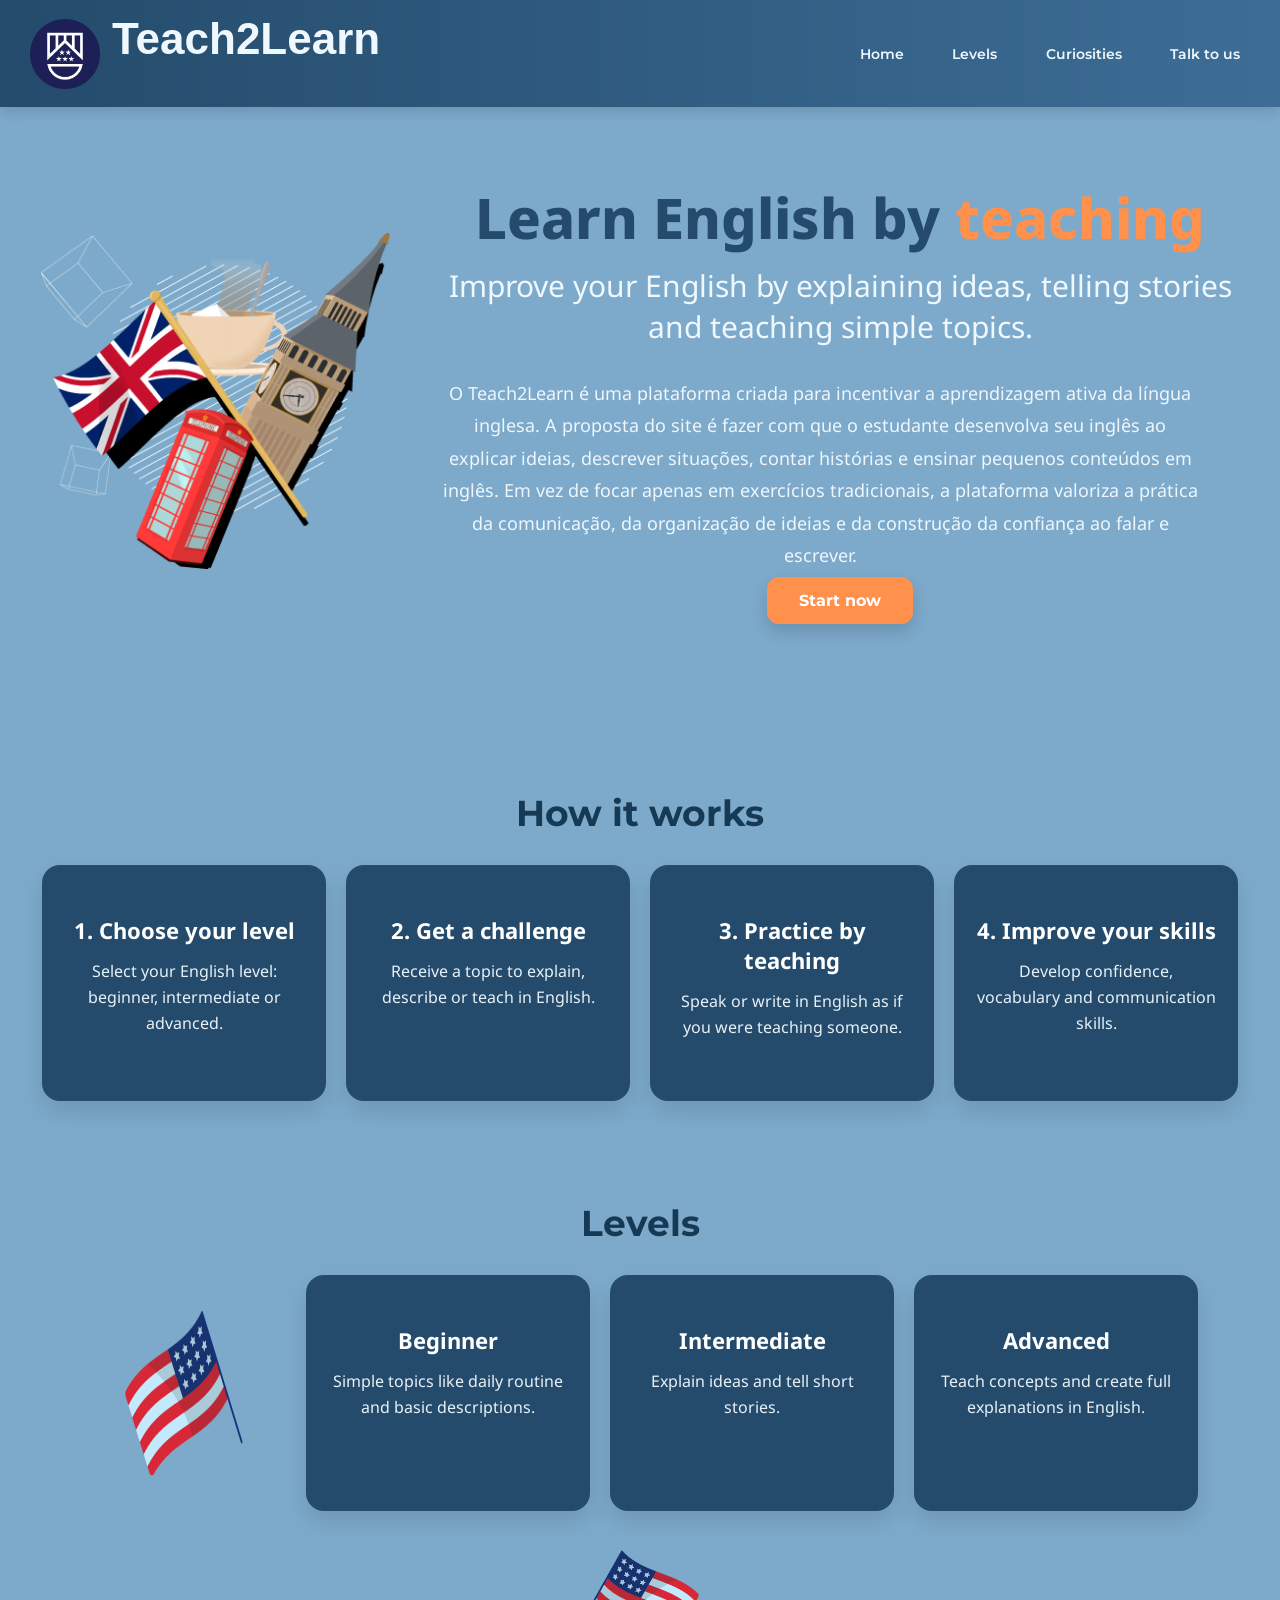
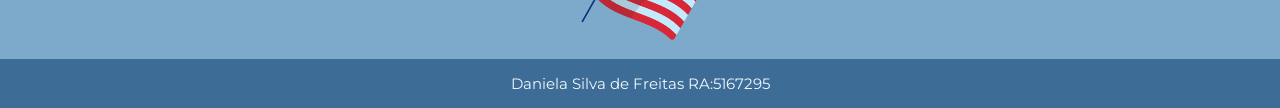
==== index.html @ f1d4145a "Alterei caminho das imagens no index." ====
<!DOCTYPE html>
<html lang="pt-BR">
<head>
    <meta charset="UTF-8">
    <meta name="viewport" content="width=device-width, initial-scale=1.0">
    <link rel="stylesheet" href="styles.css">
    <title>Teach2Learn</title>
    
</head>

<body>
    <header class="cabecalho">
        <div class="cabecalho__logotitulo">
            <img id="logouniube" src="logouniube.png" alt="Logo da Uniube">
            <h1>Teach2Learn</h1>
        </div>
        <nav class="cabecalho__navegacao">
            <ul class="cabecalho__menu">
                <li><a href="index.html">Home</a></li>
                <li><a href="levels.html">Levels</a></li>
                <li><a href="fotos.html">Curiosities</a></li>
                <li><a href="contato.html">Talk to us</a></li>
            </ul>
        </nav>
    </header>
    <main>
    <section class="corpodapagina">
       
            <img src="siteimagemingles.webp" alt="Imagem representativa do inglês">
        <div class="corpodapagina__texto">
        <h2 class="subtitulo">Learn English by <span class="destaque">teaching</span></h2>

        <p class="fraseefeito"> Improve your English by explaining ideas, telling stories and teaching simple topics.</p>
        <p class="apresentacao">O Teach2Learn é uma plataforma criada para incentivar a aprendizagem ativa da língua inglesa. A proposta do site é fazer com que o estudante desenvolva seu inglês ao explicar ideias, descrever situações, contar histórias e ensinar pequenos conteúdos em inglês. Em vez de focar apenas em exercícios tradicionais, a plataforma valoriza a prática da comunicação, da organização de ideias e da construção da confiança ao falar e escrever.</p>
        <a href="levels.html" class="botao">Start now</a>
    </div>
    </section>

    <section class="how">
        <h2>How it works</h2>

        <div class="passos">

            <div class="passo">
                <h3>1. Choose your level</h3>
                <p>Select your English level: beginner, intermediate or advanced.</p>
            </div>

            <div class="passo">
                <h3>2. Get a challenge</h3>
                <p>Receive a topic to explain, describe or teach in English.</p>
            </div>

            <div class="passo">
                <h3>3. Practice by teaching</h3>
                <p>Speak or write in English as if you were teaching someone.</p>
            </div>

            <div class="passo">
                <h3>4. Improve your skills</h3>
                <p>Develop confidence, vocabulary and communication skills.</p>
            </div>

        </div>
    </section>
    <section class="explicacaolevels">
        <h2>Levels</h2>

        <div class="niveis">
            
            <img src="bandeiraeuaesquerda.png" alt="Bandeira dos Eua">
            <div class="nivel">
                <h3>Beginner</h3>
                <p>Simple topics like daily routine and basic descriptions.</p>
            </div>

            <div class="nivel">
                <h3>Intermediate</h3>
                <p>Explain ideas and tell short stories.</p>
            </div>

            <div class="nivel">
                <h3>Advanced</h3>
                <p>Teach concepts and create full explanations in English.</p>
            </div>
            <img src="bandeiraeua.png"   alt="Bandeira dos Eua">
        </div>
    </section>
    
    </main>

    <footer class="rodape"> 
        <p> Daniela Silva de Freitas RA:5167295</p>
    </footer>
</body>
</html>
---- styles.css ----
@import url('https://fonts.googleapis.com/css2?family=Montserrat:ital,wght@0,100..900;1,100..900&family=Noto+Sans:ital,wght@0,100..900;1,100..900&family=Saira+Stencil:ital,wght@0,200;1,200&display=swap');



body{margin: 0;
    min-height: 100vh;
    background:#7DAACB;
    display: flex;
    flex-direction: column;}

a{text-decoration: none;
  color: aliceblue;}



.cabecalho {
    display: flex;
    flex-direction: row;
    align-items: center;
    justify-content: space-between;
    padding: 14px 30px;
    background: linear-gradient(to right, #244b6b, #3d6d96);
    margin-bottom: 0;
    box-shadow: 0 4px 14px rgba(0, 0, 0, 0.15);
}

#logouniube {
    width: 70px;
    height: auto;

}
.cabecalho__navegacao{
   font-family: "Montserrat", sans-serif;
    font-size: 15px;
    
}

.cabecalho__menu {
    display: flex;
    flex-direction: row;
    justify-content: space-between;
    width: 400px; 
    list-style: none; 
    margin: 0;
    padding: 0;
}

.cabecalho__menu li {
    margin: 0 10px;
}

.cabecalho__menu a {
    transition: 0.3s;
    font-weight: 600;
    font-size: 14px;
}

.cabecalho__menu a:hover {
     color: #ff914d;
}

.cabecalho__logotitulo {
    font-family: "Saira Stencil", sans-serif;
    font-weight: lighter;
    font-size: 22px;
    color: aliceblue;
    display: flex;
    flex-direction: row;
    align-items: center;
    gap: 12px;
    margin-left: 0;
}
.corpodapagina{
    display:flex;
    align-items: center;
    justify-content: center;
    font-family: "Noto Sans", sans-serif;
    color: aliceblue;
    gap: 50px;
    padding: 80px 40px;
    
   
}
.corpodapagina img {
    width: 350px;
    max-width: 100%;
    height: auto;
}
.corpodapagina__texto{
 max-width: 800px;
    text-align: center;
}


.subtitulo {
     color: #244b6b;
    font-size: 56px;
    font-weight: 800;
    max-width: 900px;
    line-height: 1.1;
    margin-bottom: 16px;
    

}
.destaque {
    color: #ff914d;
}

.fraseefeito{
    font-size:30px;
    margin-top: 0;
    text-align: center;
}
.apresentacao{
     font-size: 18px;
    max-width: 760px;
    color: #eef6fc;
    line-height: 1.8;
}
main{
     flex: 1;
     
 }
 .how {
    margin-top: 60px;
    text-align: center;
}

.passos {
    display: flex;
    justify-content: center;
    gap: 20px;
    flex-wrap: wrap;
}

.passo {
    background-color: #3d6d96;
    padding: 20px;
    border-radius: 10px;
    width: 200px;
}

.explicacaolevels {
    margin-top: 60px;
    text-align: center;
}

.niveis {
    display: flex;
    justify-content: center;
    gap: 20px;
    flex-wrap: wrap;
}

.nivel {
    background-color: #244b6b;
    padding: 20px;
    border-radius: 10px;
    width: 200px;
    font-family: "Noto Sans", sans-serif;
}
.niveis img{
    width: 10%;
    height: auto;
    margin-left:3%;
    margin-right: 3%;
}

.botao {
   margin-top: 30px;
    background-color: #ff914d;
    color: white;
    padding: 14px 32px;
    border-radius: 12px;
    font-family: "Montserrat", sans-serif;
    font-weight: 700;
    transition: 0.3s;
    box-shadow: 0 8px 18px rgba(0, 0, 0, 0.15);
}

.botao:hover {
    background-color: #1b3a52;
    transform: translateY(-2px);
}

.rodape{
    font-family: "Montserrat", sans-serif;
    text-align: center;
    background: #3d6d96;
    color: aliceblue;
    font-size: 15px;
    margin:0%;
    padding: 15px;
}
.rodape p {
    margin: 0;
}

h1, h2, p {
    margin-top: 0;
}

#paginaniveis{
    display: flex;
    flex-direction: column;
    gap: 8px;
    width: 400px;
    padding: 40px;
    
}

#paginaniveis p{
    font-size: 20px;
}

.passo, .nivel {
    background-color: #244b6b;
    padding: 28px 22px;
    border-radius: 18px;
    width: 240px;
    min-height: 180px;
    font-family: "Noto Sans", sans-serif;
    box-shadow: 0 10px 24px rgba(0, 0, 0, 0.12);
    transition: 0.3s;
}

.passo:hover, .nivel:hover {
    transform: translateY(-5px);
    border: 2px solid #ff914d;
}
.passo h3, .nivel h3 {
    font-size: 22px;
    margin-bottom: 14px;
    color: white;
}

.passo p, .nivel p {
    font-size: 16px;
    line-height: 1.6;
    color: #e8f1f8;
}

.how h2,
.explicacaolevels h2 {
    font-size: 36px;
    color: #163954;
    margin-bottom: 30px;
    font-family: "Montserrat", sans-serif;
}

.how,
.explicacaolevels {
    margin-top: 100px;
    text-align: center;
}


@media (max-width: 768px) {
    .cabecalho {
        flex-direction: column; 
        height: auto;
        padding: 20px;
    }

    .cabecalho__menu {
        width: 100%; 
        margin-top: 20px;
        flex-wrap: wrap; 
        justify-content: center;
    }

    .corpodapagina {
        margin: 5% 5%; 
        align-items: flex-start;
    }

    .subtitulo {
        font-size: 35px; 
    }

    .fraseefeito {
        margin-left: 0; 
        font-size: 20px;
    }
}
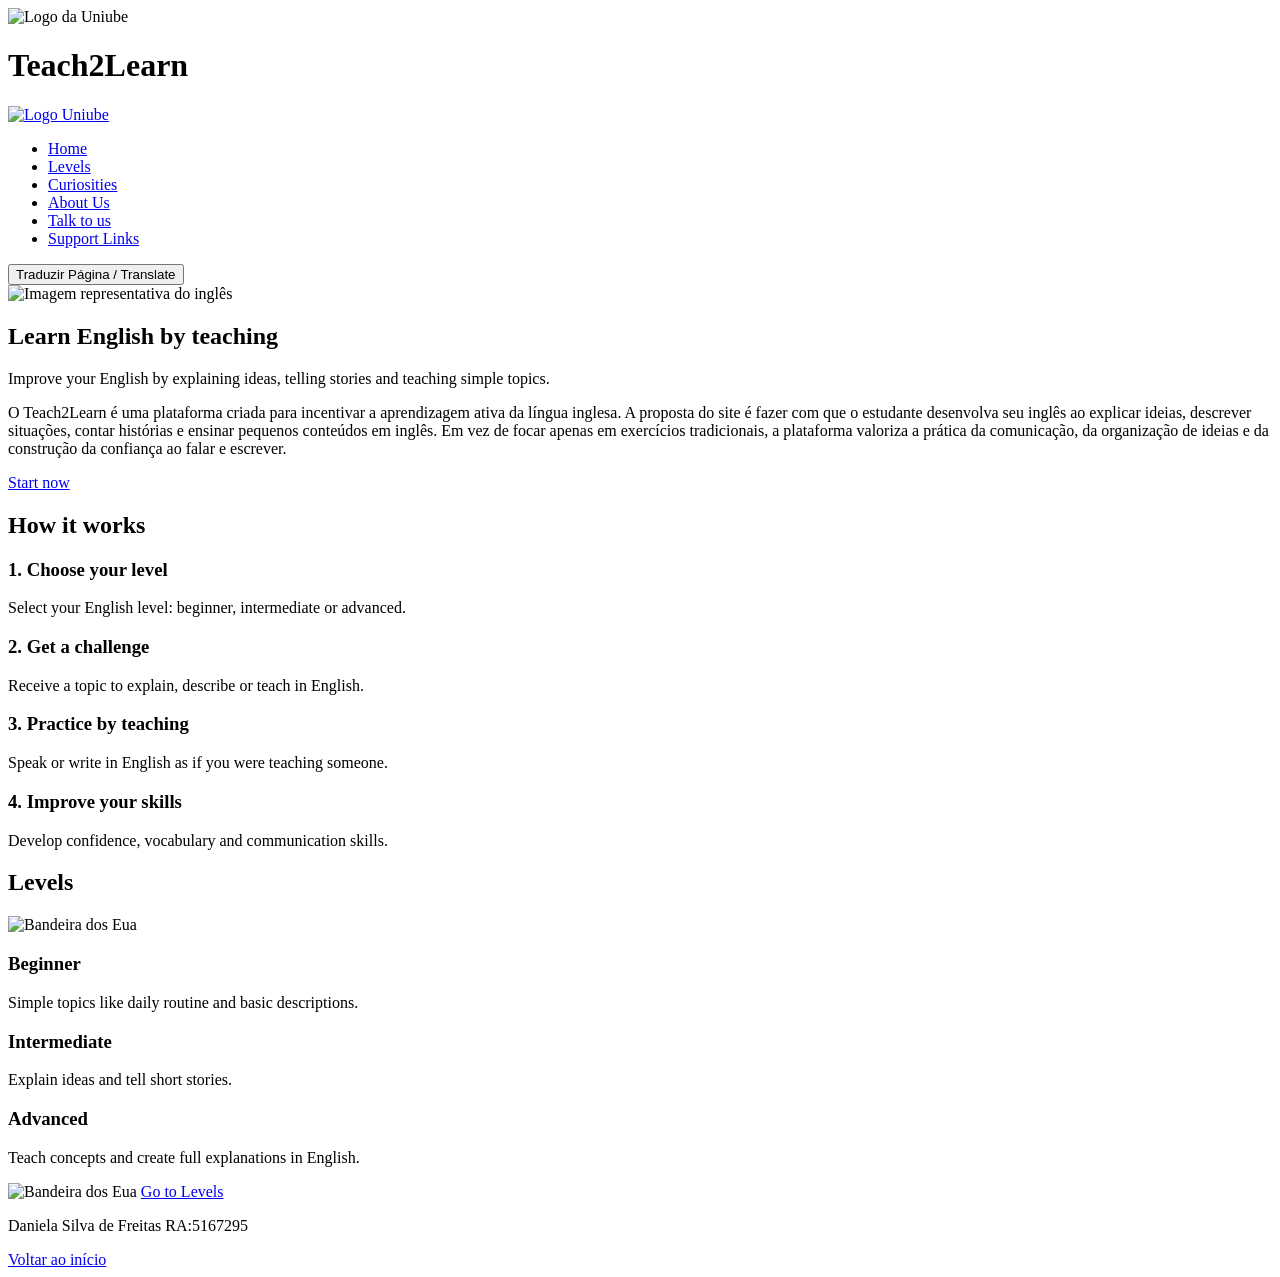
==== commit 4cfe8ce5: "Atualizei os arquivos Adicionei o js e o robots.txt" ====
--- a/index.html
+++ b/index.html
@@ -1,36 +1,56 @@
 <!DOCTYPE html>
 <html lang="pt-BR">
 <head>
+    <!-- Google Tag Manager -->
+<script>(function(w,d,s,l,i){w[l]=w[l]||[];w[l].push({'gtm.start':
+new Date().getTime(),event:'gtm.js'});var f=d.getElementsByTagName(s)[0],
+j=d.createElement(s),dl=l!='dataLayer'?'&l='+l:'';j.async=true;j.src=
+'https://www.googletagmanager.com/gtm.js?id='+i+dl;f.parentNode.insertBefore(j,f);
+})(window,document,'script','dataLayer','GTM-WSL5D84Z');</script>
+<!-- End Google Tag Manager -->
     <meta charset="UTF-8">
     <meta name="viewport" content="width=device-width, initial-scale=1.0">
-    <link rel="stylesheet" href="styles.css">
+    <link rel="stylesheet" href="/css/styles.css">
     <title>Teach2Learn</title>
-    
 </head>
 
-<body>
+<body id="topo">
+    <!-- Google Tag Manager (noscript) -->
+<noscript><iframe src="https://www.googletagmanager.com/ns.html?id=GTM-WSL5D84Z"
+height="0" width="0" style="display:none;visibility:hidden"></iframe></noscript>
+<!-- End Google Tag Manager (noscript) -->
     <header class="cabecalho">
         <div class="cabecalho__logotitulo">
-            <img id="logouniube" src="logouniube.png" alt="Logo da Uniube">
+            <img id="logosite" src="/imagens/logositet2l.png" alt="Logo da Uniube">
             <h1>Teach2Learn</h1>
         </div>
+        <a href="https://uniube.br" target="_blank">
+            <img src="/imagens/teste.png" class="logouniube" alt="Logo Uniube"></a>
         <nav class="cabecalho__navegacao">
             <ul class="cabecalho__menu">
                 <li><a href="index.html">Home</a></li>
                 <li><a href="levels.html">Levels</a></li>
                 <li><a href="fotos.html">Curiosities</a></li>
+                <li><a href="aboutus.html">About Us</a></li>
                 <li><a href="contato.html">Talk to us</a></li>
+                <li><a href="links.html"> Support Links</a></li>
             </ul>
         </nav>
     </header>
     <main>
+   
+     
+
     <section class="corpodapagina">
+        <div class="container-tradutor">
+    <button id="btnTraduzir" onclick="toggleTraducao()">Traduzir Página / Translate</button>
+</div>
        
-            <img src="siteimagemingles.webp" alt="Imagem representativa do inglês">
+            <img src="/imagens/siteimagemingles.webp" alt="Imagem representativa do inglês">
         <div class="corpodapagina__texto">
         <h2 class="subtitulo">Learn English by <span class="destaque">teaching</span></h2>
 
-        <p class="fraseefeito"> Improve your English by explaining ideas, telling stories and teaching simple topics.</p>
+        <p class="fraseefeito"><span class="traduzivel" data-pt="Melhore seu inglês explicando ideias, contando histórias e ensinando tópicos simples."> Improve your English by explaining ideas, telling stories and teaching simple topics.</span></p>
         <p class="apresentacao">O Teach2Learn é uma plataforma criada para incentivar a aprendizagem ativa da língua inglesa. A proposta do site é fazer com que o estudante desenvolva seu inglês ao explicar ideias, descrever situações, contar histórias e ensinar pequenos conteúdos em inglês. Em vez de focar apenas em exercícios tradicionais, a plataforma valoriza a prática da comunicação, da organização de ideias e da construção da confiança ao falar e escrever.</p>
         <a href="levels.html" class="botao">Start now</a>
     </div>
@@ -42,22 +62,22 @@
         <div class="passos">
 
             <div class="passo">
-                <h3>1. Choose your level</h3>
+                <h3><span class="traduzivel" data-pt="Escolha seu nível">1. Choose your level</span></h3>
                 <p>Select your English level: beginner, intermediate or advanced.</p>
             </div>
 
             <div class="passo">
-                <h3>2. Get a challenge</h3>
+                <h3><span class="traduzivel" data-pt="2.Receba um desafio">2. Get a challenge</span></h3>
                 <p>Receive a topic to explain, describe or teach in English.</p>
             </div>
 
             <div class="passo">
-                <h3>3. Practice by teaching</h3>
+                <h3><span class="traduzivel" data-pt="3. Pratique ensinando"> 3. Practice by teaching</span></h3>
                 <p>Speak or write in English as if you were teaching someone.</p>
             </div>
 
             <div class="passo">
-                <h3>4. Improve your skills</h3>
+                <h3><span class="traduzivel" data-pt="Melhore suas habilidades"> 4. Improve your skills</span></h3>
                 <p>Develop confidence, vocabulary and communication skills.</p>
             </div>
 
@@ -68,22 +88,41 @@
 
         <div class="niveis">
             
-            <img src="bandeiraeuaesquerda.png" alt="Bandeira dos Eua">
+            <img src="/imagens/bandeiraeuaesquerda.png" alt="Bandeira dos Eua">
             <div class="nivel">
-                <h3>Beginner</h3>
-                <p>Simple topics like daily routine and basic descriptions.</p>
-            </div>
+    <h3>
+        <span class="traduzivel" data-pt="Iniciante">Beginner</span>
+    </h3>
+    <p>
+        <span class="traduzivel" data-pt="Tópicos simples como rotina diária e descrições básicas.">
+            Simple topics like daily routine and basic descriptions.
+        </span>
+    </p>
+</div>
 
-            <div class="nivel">
-                <h3>Intermediate</h3>
-                <p>Explain ideas and tell short stories.</p>
-            </div>
+<div class="nivel">
+    <h3>
+        <span class="traduzivel" data-pt="Intermediário">Intermediate</span>
+    </h3>
+    <p>
+        <span class="traduzivel" data-pt="Explicar ideias e contar pequenas histórias.">
+            Explain ideas and tell short stories.
+        </span>
+    </p>
+</div>
 
-            <div class="nivel">
-                <h3>Advanced</h3>
-                <p>Teach concepts and create full explanations in English.</p>
-            </div>
-            <img src="bandeiraeua.png"   alt="Bandeira dos Eua">
+<div class="nivel">
+    <h3>
+        <span class="traduzivel" data-pt="Avançado">Advanced</span>
+    </h3>
+    <p>
+        <span class="traduzivel" data-pt="Ensinar conceitos e criar explicações completas em inglês.">
+            Teach concepts and create full explanations in English.
+        </span>
+    </p>
+</div>
+            <img src="/imagens/bandeiraeua.png"   alt="Bandeira dos Eua">
+            <a href="levels.html" class="botao">Go to Levels</a>
         </div>
     </section>
     
@@ -91,6 +130,9 @@
 
     <footer class="rodape"> 
         <p> Daniela Silva de Freitas RA:5167295</p>
+        <a href="#topo" class="botao-topo" id="btntopo">Voltar ao início</a>
     </footer>
+    <script src="scripts.js"></script>
 </body>
-</html>
+<script src="scripts.js"></script>
+</html>
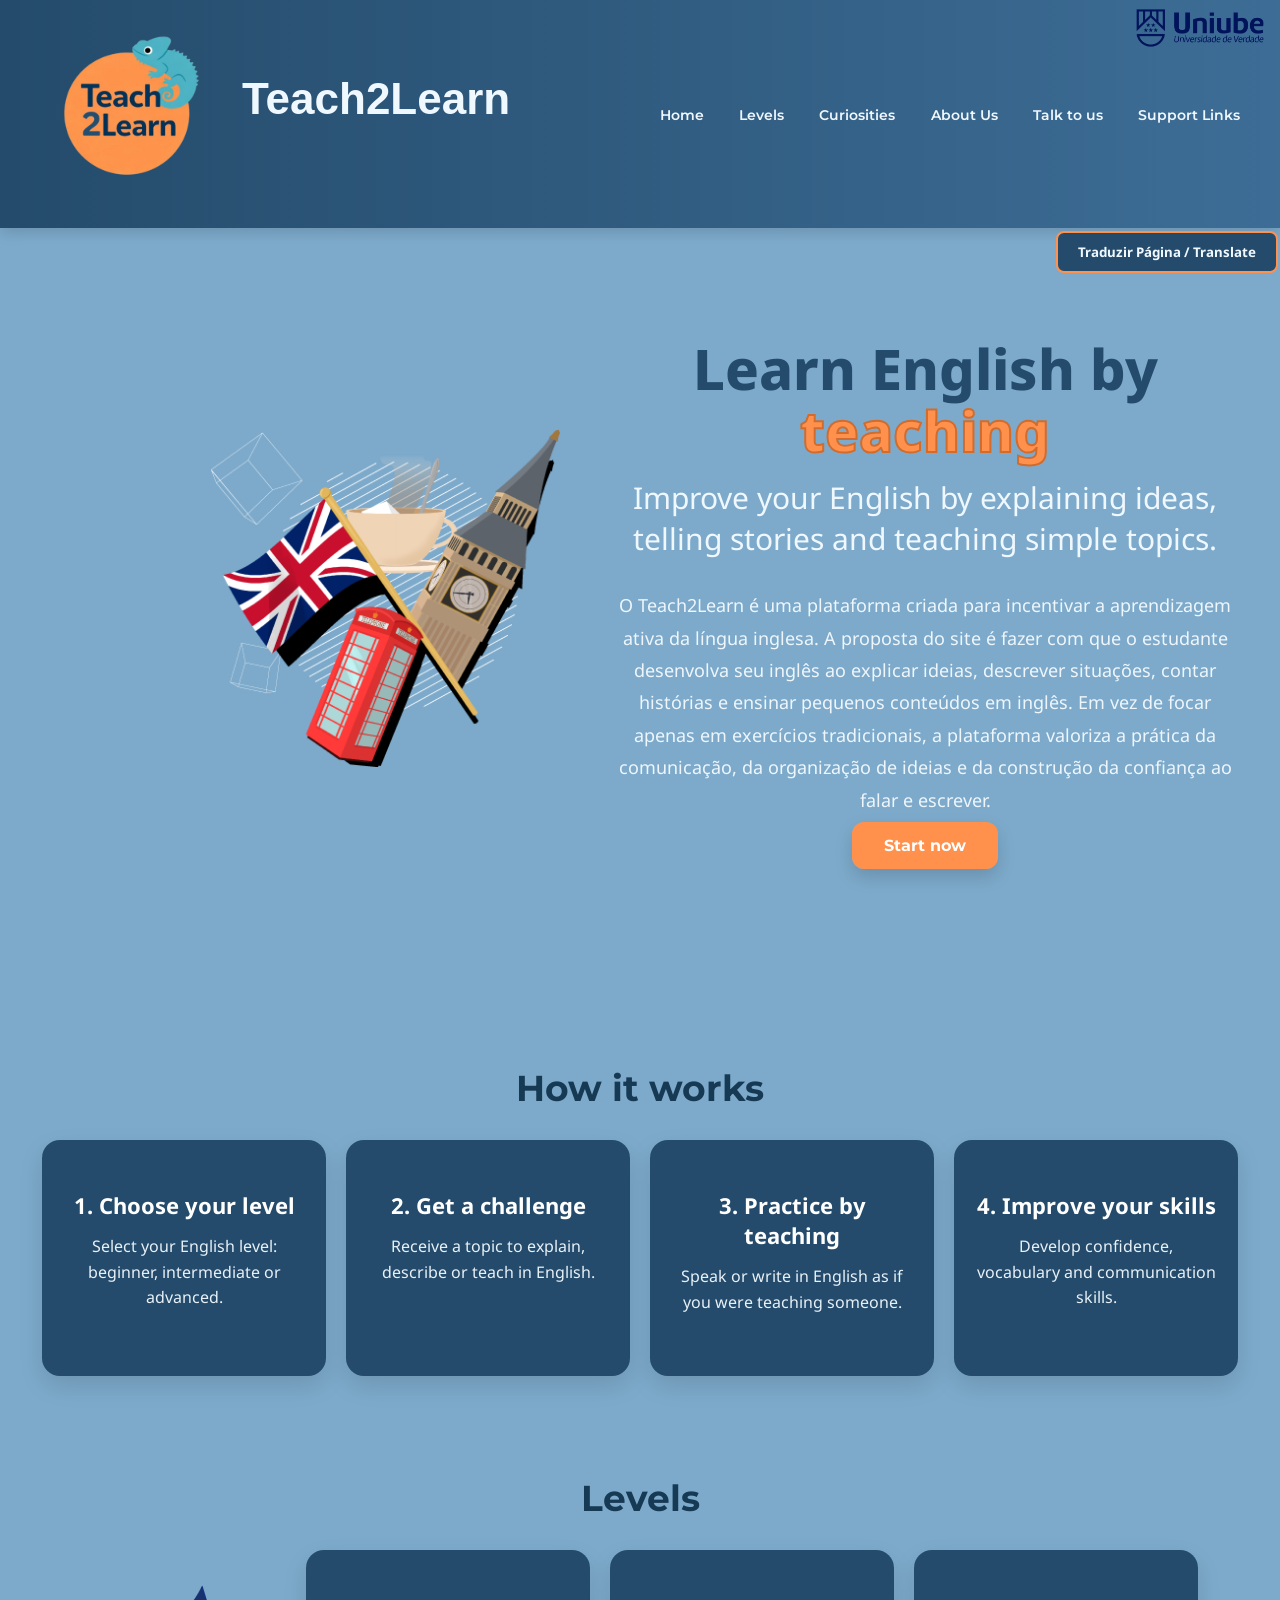
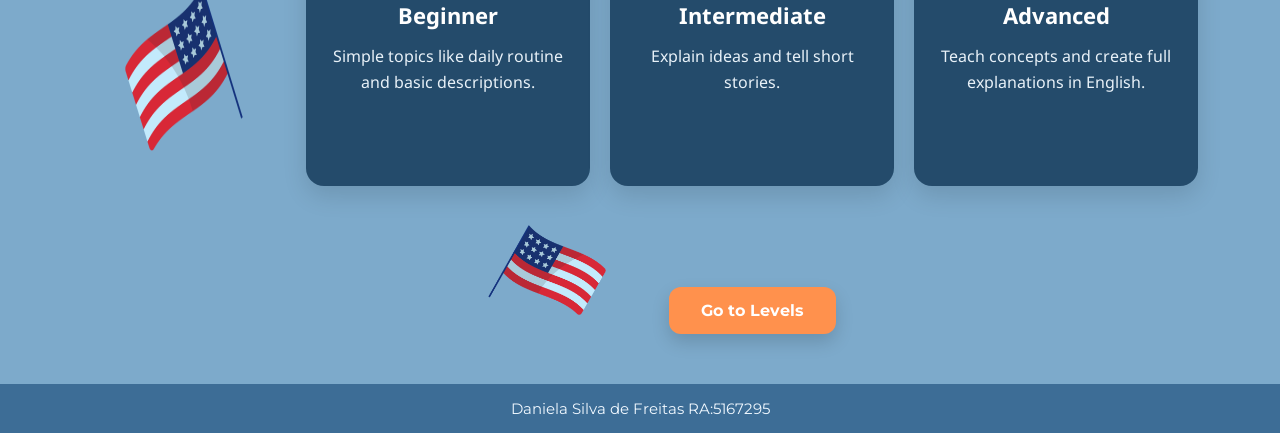
==== commit 8037afeb: "organizando pastas" ====
--- a/index.html
+++ b/index.html
@@ -1,138 +1,138 @@
-<!DOCTYPE html>
-<html lang="pt-BR">
-<head>
-    <!-- Google Tag Manager -->
-<script>(function(w,d,s,l,i){w[l]=w[l]||[];w[l].push({'gtm.start':
-new Date().getTime(),event:'gtm.js'});var f=d.getElementsByTagName(s)[0],
-j=d.createElement(s),dl=l!='dataLayer'?'&l='+l:'';j.async=true;j.src=
-'https://www.googletagmanager.com/gtm.js?id='+i+dl;f.parentNode.insertBefore(j,f);
-})(window,document,'script','dataLayer','GTM-WSL5D84Z');</script>
-<!-- End Google Tag Manager -->
-    <meta charset="UTF-8">
-    <meta name="viewport" content="width=device-width, initial-scale=1.0">
-    <link rel="stylesheet" href="/css/styles.css">
-    <title>Teach2Learn</title>
-</head>
-
-<body id="topo">
-    <!-- Google Tag Manager (noscript) -->
-<noscript><iframe src="https://www.googletagmanager.com/ns.html?id=GTM-WSL5D84Z"
-height="0" width="0" style="display:none;visibility:hidden"></iframe></noscript>
-<!-- End Google Tag Manager (noscript) -->
-    <header class="cabecalho">
-        <div class="cabecalho__logotitulo">
-            <img id="logosite" src="/imagens/logositet2l.png" alt="Logo da Uniube">
-            <h1>Teach2Learn</h1>
-        </div>
-        <a href="https://uniube.br" target="_blank">
-            <img src="/imagens/teste.png" class="logouniube" alt="Logo Uniube"></a>
-        <nav class="cabecalho__navegacao">
-            <ul class="cabecalho__menu">
-                <li><a href="index.html">Home</a></li>
-                <li><a href="levels.html">Levels</a></li>
-                <li><a href="fotos.html">Curiosities</a></li>
-                <li><a href="aboutus.html">About Us</a></li>
-                <li><a href="contato.html">Talk to us</a></li>
-                <li><a href="links.html"> Support Links</a></li>
-            </ul>
-        </nav>
-    </header>
-    <main>
-   
-     
-
-    <section class="corpodapagina">
-        <div class="container-tradutor">
-    <button id="btnTraduzir" onclick="toggleTraducao()">Traduzir Página / Translate</button>
-</div>
-       
-            <img src="/imagens/siteimagemingles.webp" alt="Imagem representativa do inglês">
-        <div class="corpodapagina__texto">
-        <h2 class="subtitulo">Learn English by <span class="destaque">teaching</span></h2>
-
-        <p class="fraseefeito"><span class="traduzivel" data-pt="Melhore seu inglês explicando ideias, contando histórias e ensinando tópicos simples."> Improve your English by explaining ideas, telling stories and teaching simple topics.</span></p>
-        <p class="apresentacao">O Teach2Learn é uma plataforma criada para incentivar a aprendizagem ativa da língua inglesa. A proposta do site é fazer com que o estudante desenvolva seu inglês ao explicar ideias, descrever situações, contar histórias e ensinar pequenos conteúdos em inglês. Em vez de focar apenas em exercícios tradicionais, a plataforma valoriza a prática da comunicação, da organização de ideias e da construção da confiança ao falar e escrever.</p>
-        <a href="levels.html" class="botao">Start now</a>
-    </div>
-    </section>
-
-    <section class="how">
-        <h2>How it works</h2>
-
-        <div class="passos">
-
-            <div class="passo">
-                <h3><span class="traduzivel" data-pt="Escolha seu nível">1. Choose your level</span></h3>
-                <p>Select your English level: beginner, intermediate or advanced.</p>
-            </div>
-
-            <div class="passo">
-                <h3><span class="traduzivel" data-pt="2.Receba um desafio">2. Get a challenge</span></h3>
-                <p>Receive a topic to explain, describe or teach in English.</p>
-            </div>
-
-            <div class="passo">
-                <h3><span class="traduzivel" data-pt="3. Pratique ensinando"> 3. Practice by teaching</span></h3>
-                <p>Speak or write in English as if you were teaching someone.</p>
-            </div>
-
-            <div class="passo">
-                <h3><span class="traduzivel" data-pt="Melhore suas habilidades"> 4. Improve your skills</span></h3>
-                <p>Develop confidence, vocabulary and communication skills.</p>
-            </div>
-
-        </div>
-    </section>
-    <section class="explicacaolevels">
-        <h2>Levels</h2>
-
-        <div class="niveis">
-            
-            <img src="/imagens/bandeiraeuaesquerda.png" alt="Bandeira dos Eua">
-            <div class="nivel">
-    <h3>
-        <span class="traduzivel" data-pt="Iniciante">Beginner</span>
-    </h3>
-    <p>
-        <span class="traduzivel" data-pt="Tópicos simples como rotina diária e descrições básicas.">
-            Simple topics like daily routine and basic descriptions.
-        </span>
-    </p>
-</div>
-
-<div class="nivel">
-    <h3>
-        <span class="traduzivel" data-pt="Intermediário">Intermediate</span>
-    </h3>
-    <p>
-        <span class="traduzivel" data-pt="Explicar ideias e contar pequenas histórias.">
-            Explain ideas and tell short stories.
-        </span>
-    </p>
-</div>
-
-<div class="nivel">
-    <h3>
-        <span class="traduzivel" data-pt="Avançado">Advanced</span>
-    </h3>
-    <p>
-        <span class="traduzivel" data-pt="Ensinar conceitos e criar explicações completas em inglês.">
-            Teach concepts and create full explanations in English.
-        </span>
-    </p>
-</div>
-            <img src="/imagens/bandeiraeua.png"   alt="Bandeira dos Eua">
-            <a href="levels.html" class="botao">Go to Levels</a>
-        </div>
-    </section>
-    
-    </main>
-
-    <footer class="rodape"> 
-        <p> Daniela Silva de Freitas RA:5167295</p>
-        <a href="#topo" class="botao-topo" id="btntopo">Voltar ao início</a>
-    </footer>
-    <script src="scripts.js"></script>
-</body>
-<script src="scripts.js"></script>
+<!DOCTYPE html>
+<html lang="pt-BR">
+<head>
+    <!-- Google Tag Manager -->
+<script>(function(w,d,s,l,i){w[l]=w[l]||[];w[l].push({'gtm.start':
+new Date().getTime(),event:'gtm.js'});var f=d.getElementsByTagName(s)[0],
+j=d.createElement(s),dl=l!='dataLayer'?'&l='+l:'';j.async=true;j.src=
+'https://www.googletagmanager.com/gtm.js?id='+i+dl;f.parentNode.insertBefore(j,f);
+})(window,document,'script','dataLayer','GTM-WSL5D84Z');</script>
+<!-- End Google Tag Manager -->
+    <meta charset="UTF-8">
+    <meta name="viewport" content="width=device-width, initial-scale=1.0">
+    <link rel="stylesheet" href="/css/styles.css">
+    <title>Teach2Learn</title>
+</head>
+
+<body id="topo">
+    <!-- Google Tag Manager (noscript) -->
+<noscript><iframe src="https://www.googletagmanager.com/ns.html?id=GTM-WSL5D84Z"
+height="0" width="0" style="display:none;visibility:hidden"></iframe></noscript>
+<!-- End Google Tag Manager (noscript) -->
+    <header class="cabecalho">
+        <div class="cabecalho__logotitulo">
+            <img id="logosite" src="/imagens/logositet2l.png" alt="Logo da Uniube">
+            <h1>Teach2Learn</h1>
+        </div>
+        <a href="https://uniube.br" target="_blank">
+            <img src="/imagens/teste.png" class="logouniube" alt="Logo Uniube"></a>
+        <nav class="cabecalho__navegacao">
+            <ul class="cabecalho__menu">
+                <li><a href="index.html">Home</a></li>
+                <li><a href="levels.html">Levels</a></li>
+                <li><a href="fotos.html">Curiosities</a></li>
+                <li><a href="aboutus.html">About Us</a></li>
+                <li><a href="contato.html">Talk to us</a></li>
+                <li><a href="links.html"> Support Links</a></li>
+            </ul>
+        </nav>
+    </header>
+    <main>
+   
+     
+
+    <section class="corpodapagina">
+        <div class="container-tradutor">
+    <button id="btnTraduzir" onclick="toggleTraducao()">Traduzir Página / Translate</button>
+</div>
+       
+            <img src="/imagens/siteimagemingles.webp" alt="Imagem representativa do inglês">
+        <div class="corpodapagina__texto">
+        <h2 class="subtitulo">Learn English by <span class="destaque">teaching</span></h2>
+
+        <p class="fraseefeito"><span class="traduzivel" data-pt="Melhore seu inglês explicando ideias, contando histórias e ensinando tópicos simples."> Improve your English by explaining ideas, telling stories and teaching simple topics.</span></p>
+        <p class="apresentacao">O Teach2Learn é uma plataforma criada para incentivar a aprendizagem ativa da língua inglesa. A proposta do site é fazer com que o estudante desenvolva seu inglês ao explicar ideias, descrever situações, contar histórias e ensinar pequenos conteúdos em inglês. Em vez de focar apenas em exercícios tradicionais, a plataforma valoriza a prática da comunicação, da organização de ideias e da construção da confiança ao falar e escrever.</p>
+        <a href="levels.html" class="botao">Start now</a>
+    </div>
+    </section>
+
+    <section class="how">
+        <h2>How it works</h2>
+
+        <div class="passos">
+
+            <div class="passo">
+                <h3><span class="traduzivel" data-pt="Escolha seu nível">1. Choose your level</span></h3>
+                <p>Select your English level: beginner, intermediate or advanced.</p>
+            </div>
+
+            <div class="passo">
+                <h3><span class="traduzivel" data-pt="2.Receba um desafio">2. Get a challenge</span></h3>
+                <p>Receive a topic to explain, describe or teach in English.</p>
+            </div>
+
+            <div class="passo">
+                <h3><span class="traduzivel" data-pt="3. Pratique ensinando"> 3. Practice by teaching</span></h3>
+                <p>Speak or write in English as if you were teaching someone.</p>
+            </div>
+
+            <div class="passo">
+                <h3><span class="traduzivel" data-pt="Melhore suas habilidades"> 4. Improve your skills</span></h3>
+                <p>Develop confidence, vocabulary and communication skills.</p>
+            </div>
+
+        </div>
+    </section>
+    <section class="explicacaolevels">
+        <h2>Levels</h2>
+
+        <div class="niveis">
+            
+            <img src="/imagens/bandeiraeuaesquerda.png" alt="Bandeira dos Eua">
+            <div class="nivel">
+    <h3>
+        <span class="traduzivel" data-pt="Iniciante">Beginner</span>
+    </h3>
+    <p>
+        <span class="traduzivel" data-pt="Tópicos simples como rotina diária e descrições básicas.">
+            Simple topics like daily routine and basic descriptions.
+        </span>
+    </p>
+</div>
+
+<div class="nivel">
+    <h3>
+        <span class="traduzivel" data-pt="Intermediário">Intermediate</span>
+    </h3>
+    <p>
+        <span class="traduzivel" data-pt="Explicar ideias e contar pequenas histórias.">
+            Explain ideas and tell short stories.
+        </span>
+    </p>
+</div>
+
+<div class="nivel">
+    <h3>
+        <span class="traduzivel" data-pt="Avançado">Advanced</span>
+    </h3>
+    <p>
+        <span class="traduzivel" data-pt="Ensinar conceitos e criar explicações completas em inglês.">
+            Teach concepts and create full explanations in English.
+        </span>
+    </p>
+</div>
+            <img src="/imagens/bandeiraeua.png"   alt="Bandeira dos Eua">
+            <a href="levels.html" class="botao">Go to Levels</a>
+        </div>
+    </section>
+    
+    </main>
+
+    <footer class="rodape"> 
+        <p> Daniela Silva de Freitas RA:5167295</p>
+        <a href="#topo" class="botao-topo" id="btntopo">Voltar ao início</a>
+    </footer>
+    <script src="scripts.js"></script>
+</body>
+<script src="scripts.js"></script>
 </html>
--- a/css/styles.css
+++ b/css/styles.css
@@ -0,0 +1,951 @@
+@import url('https://fonts.googleapis.com/css2?family=Montserrat:ital,wght@0,100..900;1,100..900&family=Noto+Sans:ital,wght@0,100..900;1,100..900&family=Saira+Stencil:ital,wght@0,200;1,200&display=swap');
+
+
+
+body{margin: 0;
+    min-height: 100vh;
+    background:#7DAACB;
+    display: flex;
+    flex-direction: column;}
+
+a{text-decoration: none;
+  color: aliceblue;}
+
+
+
+.cabecalho {
+    display: flex;
+    position: relative;
+    flex-direction: row;
+    align-items: center;
+    justify-content: space-between;
+    padding: 14px 30px;
+    background: linear-gradient(to right, #244b6b, #3d6d96);
+    margin-bottom: 0;
+    box-shadow: 0 4px 14px rgba(0, 0, 0, 0.15);
+}
+
+#logosite {
+    width: 200px;
+    height: auto;
+
+}
+.logouniube{
+     position: absolute;
+    top: 2px;
+    right: 5px;
+    width: 150px;
+
+}
+.cabecalho__navegacao{
+   font-family: "Montserrat", sans-serif;
+    font-size: 15px;
+    
+}
+
+.cabecalho__menu {
+    display: flex;
+    flex-direction: row;
+    justify-content: space-between;
+    width: 600px; 
+    list-style: none; 
+    margin: 0;
+    padding: 0;
+}
+
+.cabecalho__menu li {
+    margin: 0 10px;
+}
+
+.cabecalho__menu a {
+    transition: 0.3s;
+    font-weight: 600;
+    font-size: 14px;
+}
+
+.cabecalho__menu a:hover {
+     color: #ff914d;
+}
+
+.cabecalho__logotitulo {
+    font-family: "Saira Stencil", sans-serif;
+    font-weight: lighter;
+    font-size: 22px;
+    color: aliceblue;
+    display: flex;
+    flex-direction: row;
+    align-items: center;
+    gap: 12px;
+    margin-left: 0;
+}
+.corpodapagina{
+    display:flex;
+    align-items: center;
+    justify-content: center;
+    font-family: "Noto Sans", sans-serif;
+    color: aliceblue;
+    gap: 50px;
+    padding: 110px 40px;
+    position: relative;
+    
+   
+}
+.corpodapagina img {
+    width: 350px;
+    max-width: 100%;
+    height: auto;
+}
+.corpodapagina__texto{
+ max-width: 800px;
+    text-align: center;
+}
+
+
+.subtitulo {
+     color: #244b6b;
+    font-size: 56px;
+    font-weight: 800;
+    max-width: 900px;
+    line-height: 1.1;
+    margin-bottom: 16px;
+    
+
+}
+.destaque {
+    color: #ff914d;
+    -webkit-text-stroke: 2px #d06c2e;
+}
+
+.fraseefeito{
+    font-size:30px;
+    margin-top: 0;
+    text-align: center;
+}
+.apresentacao{
+     font-size: 18px;
+    max-width: 760px;
+    color: #eef6fc;
+    line-height: 1.8;
+}
+main{
+     flex: 1;
+     margin-bottom: 50px;
+     
+ }
+ .how {
+    margin-top: 60px;
+    text-align: center;
+}
+
+.passos {
+    display: flex;
+    justify-content: center;
+    gap: 20px;
+    flex-wrap: wrap;
+}
+
+.passo {
+    background-color: #3d6d96;
+    padding: 20px;
+    border-radius: 10px;
+    width: 200px;
+}
+
+.explicacaolevels {
+    margin-top: 60px;
+    text-align: center;
+}
+
+.niveis {
+    display: flex;
+    justify-content: center;
+    gap: 20px;
+    flex-wrap: wrap;
+}
+
+.nivel {
+    background-color: #244b6b;
+    padding: 20px;
+    border-radius: 10px;
+    width: 200px;
+    font-family: "Noto Sans", sans-serif;
+}
+.niveis img{
+    width: 10%;
+    height: auto;
+    margin-left:3%;
+    margin-right: 3%;
+}
+
+.botao {
+    margin-top: auto;
+    background-color: #ff914d;
+    color: white;
+    padding: 14px 32px;
+    border-radius: 12px;
+    font-family: "Montserrat", sans-serif;
+    font-weight: 700;
+    transition: 0.3s;
+    box-shadow: 0 8px 18px rgba(0, 0, 0, 0.15);
+}
+
+.botao:hover {
+    background-color: #1b3a52;
+    transform: translateY(-2px);
+}
+
+.rodape{
+    font-family: "Montserrat", sans-serif;
+    text-align: center;
+    background: #3d6d96;
+    color: aliceblue;
+    font-size: 15px;
+    margin:0%;
+    padding: 15px;
+}
+.rodape p {
+    margin: 0;
+}
+
+h1, h2, p {
+    margin-top: 0;
+}
+
+.corpodapagina__quadros__nivel{
+    display: flex;
+    flex-direction: column;
+    align-items: center;
+    text-align: center;
+    width: 300px;
+    min-height: 700px;
+    padding: 40px;
+    background-color: #244b6b;
+    border-radius: 10px;
+    font-family: "Noto Sans", sans-serif;
+    gap: 12px;
+}
+    
+
+
+.corpodapagina__quadros__nivel p{
+    font-size: 20px;
+}
+
+.corpodapagina__quadros__nivel h3{
+ font-size: 30px;
+}
+.corpodapagina__quadros__nivel{
+    margin-top: auto;
+}
+
+.corpodapagina__quadros{
+    display: flex;
+    flex-direction: row;
+    gap: 5%;
+    justify-content:center;
+    align-items: stretch;
+    color: aliceblue;
+    margin-top: 40px;
+}
+.pagina {
+    flex: 1;
+    padding: 80px 40px;
+    display: flex;
+    justify-content: center;
+    align-items: center;
+    flex-direction: column;
+    font-family: "Noto Sans", sans-serif;
+    position: relative;
+}
+
+.faleconosco-container {
+    max-width: 900px;
+    margin: 50px auto;
+    background: rgba(36, 75, 107, 0.9); 
+    color: aliceblue;
+    padding: 40px;
+    border-radius: 24px;
+    box-shadow: 0 8px 20px rgba(0,0,0,0.25);
+    font-family: "Noto Sans", sans-serif;
+}
+
+
+.subtitulo-fale {
+    font-size: 50px;
+    text-align: center;
+    margin-bottom: 10px;
+    color: #ff914d;
+    -webkit-text-stroke: 2px #d06c2e;
+}
+
+.quiz-intro {
+    text-align: center;
+    font-size: 18px;
+    margin-bottom: 50px;
+    opacity: 0.9;
+}
+
+
+.quiz-question {
+    background-color: rgba(255,255,255,0.08);
+    padding: 20px;
+    border-radius: 16px;
+    margin-bottom: 25px;
+}
+
+.quiz-question p {
+    font-weight: bold;
+    margin-bottom: 15px;
+}
+
+
+.quiz-question input[type="text"],
+.quiz-question input[type="email"],
+.quiz-question input[type="tel"],
+.quiz-question textarea {
+    width: 100%;
+    padding: 12px;
+    border-radius: 10px;
+    border: none;
+    background-color: rgba(255, 255, 255, 0.9);
+    color: #1b3a5a;
+    font-size: 16px;
+    box-sizing: border-box;
+    outline: none;
+}
+
+
+.radio-group-vertical {
+    display: flex;
+    flex-direction: column;
+    gap: 12px;
+}
+
+.radio-group-vertical label {
+    display: flex;
+    align-items: center;
+    gap: 8px; 
+    cursor: pointer;
+    width: fit-content;
+}
+
+
+#quizButton {
+    display: block;
+    margin: 0 auto;
+    background-color: #ff914d;
+    color: white;
+    border: none;
+    padding: 14px 40px;
+    border-radius: 12px;
+    font-size: 18px;
+    font-weight: bold;
+    cursor: pointer;
+    transition: 0.3s;
+}
+
+#quizButton:hover {
+    background-color: #d97735;
+    transform: scale(1.05);
+}
+.explicacao{
+    display: flex;
+    flex-direction: column;
+    color: aliceblue;
+    align-items: flex-start;
+    max-width:50%;
+    background:#244b6b;
+    padding: 20px;
+    border-radius: 10px;
+    line-height: 30px;
+    
+    
+}
+.explicacao ul{
+    text-align: left;
+    display: flex;
+    flex-direction: column;
+    gap: 40px;
+}
+#explicacaotitulo{
+    font-size: 30px;
+}
+
+.apresBeginner{
+    display: flex;
+    flex-direction: column;
+    color: aliceblue;
+    text-align: center;
+    align-items: center;
+}
+.apresBeginner p{
+    font-size: 20px;
+    margin-bottom: 50px;
+}
+.assunto{
+    display: flex;
+    flex-direction: row;
+    color: aliceblue;
+    justify-content: space-between;
+    
+    
+    
+}
+.exercicios{
+    display: flex;
+    flex-direction: column;
+    position: relative;
+    padding: 50px;
+    background: #244b6b ;
+    border-radius: 10px;
+    
+
+}
+.exercicio{
+    margin-bottom: 40px;
+
+}
+
+.exercicio img{
+    position: absolute;
+    bottom: 3px;
+    left: 3px;
+    width: 600px;
+    height: auto;
+
+}
+.exercicio input[type="text"]{
+    width: 100%;
+    height: 40px;
+    border-radius: 6px;
+}
+
+
+
+
+
+
+.imagem_quadros{
+    width: 200px;
+    height: auto;
+}
+
+.passo, .nivel,.card {
+    background-color: #244b6b;
+    padding: 28px 22px;
+    border-radius: 18px;
+    width: 240px;
+    min-height: 180px;
+    font-family: "Noto Sans", sans-serif;
+    box-shadow: 0 10px 24px rgba(0, 0, 0, 0.12);
+    transition: 0.3s;
+}
+
+.passo:hover, .nivel:hover,.corpodapagina__quadros__nivel:hover,.card:hover {
+    transform: translateY(-5px);
+    border: 2px solid #ff914d;
+}
+.passo h3, .nivel h3 {
+    font-size: 22px;
+    margin-bottom: 14px;
+    color: white;
+}
+
+.passo p, .nivel p {
+    font-size: 16px;
+    line-height: 1.6;
+    color: #e8f1f8;
+}
+
+.how h2,
+.explicacaolevels h2 {
+    font-size: 36px;
+    color: #163954;
+    margin-bottom: 30px;
+    font-family: "Montserrat", sans-serif;
+}
+
+.how,
+.explicacaolevels {
+    margin-top: 100px;
+    text-align: center;
+}
+.cards{
+    display: flex;
+    flex-direction: row;
+    flex-wrap: wrap;           
+    justify-content: center;   
+    gap: 25px;
+    margin: 50px;
+
+}
+.card{
+    color: aliceblue;
+    display:flex;
+    flex-direction: column;
+    justify-content: center;
+    align-items: center;
+    text-align: center;
+    width: 300px;
+    gap: 20px;
+    font-family: "Montserrat",sans-serif;
+
+}
+.imgcard{
+    width:200px;
+    height: 150px;
+}
+
+.card p{
+    margin-top: 20px;
+}
+
+.tabela{
+    border-collapse: collapse;
+    background: #163954;
+    color: aliceblue;
+    padding: 3px;
+    margin-top: 20px;
+    width: 80%;
+    border-radius: 18px;
+    overflow: hidden;
+    
+}
+
+.tabela td,th{
+    border: 1px solid aliceblue;
+    padding: 15px;
+    text-align: center;
+}
+.tabela th{
+    background: #f1a06d;
+}
+.botao-topo {
+    position: fixed;
+    bottom: 20px;
+    right: 20px;
+    background-color: #234d74;
+    color: white;
+    padding: 12px 15px;
+    border-radius: 18px;
+    text-decoration: none;
+    font-size: 20px;
+    opacity: 0;
+    pointer-events: none;
+    transition: all 0.3s ease;
+}
+
+
+.botao-topo.show {
+    opacity: 1;
+    pointer-events: auto;
+}
+
+
+.botao-topo:hover {
+    background-color: #1b3a5a;
+    transform: scale(1.1);
+}
+html{
+    scroll-behavior: smooth;
+}
+.gotoquiz{
+    display: flex;
+    flex-direction: column;
+    align-items: center;
+    font-family: "Noto Sans", sans-serif ;
+    margin-top: 100px;
+    color: aliceblue;
+    font-size: 20px;
+    background-color: #244b6b;
+    padding: 40px;
+    border-radius: 30px;
+
+}
+.gotoquiz h3{
+    font-size: 30px;
+}
+
+
+.quiz-container {
+    max-width: 900px;
+    margin: 50px auto;
+    background: rgba(36, 75, 107, 0.9);
+    color: aliceblue;
+    padding: 40px;
+    border-radius: 24px;
+    box-shadow: 0 8px 20px rgba(0,0,0,0.25);
+    font-family: "Noto Sans", sans-serif;
+}
+
+.quiz-intro {
+    text-align: center;
+    font-size: 18px;
+    margin-bottom: 50px;
+}
+
+.quiz-form {
+    display: flex;
+    flex-direction: column;
+    gap: 25px;
+}
+
+.quiz-question {
+    background-color: rgba(255,255,255,0.08);
+    padding: 20px;
+    border-radius: 16px;
+}
+
+.quiz-question p {
+    font-weight: bold;
+    margin-bottom: 20px;
+}
+.quiz-question label {
+    display: flex;
+    align-items: center;
+    justify-content: flex-start; 
+    gap: 8px;                    
+    width: fit-content;          
+    margin-bottom: 10px;
+    cursor: pointer;
+    text-align: left;            
+}
+
+.quiz-question input[type="radio"] {
+    margin: 0;
+    padding: 0;
+    width: auto;                 
+    flex-shrink: 0;             
+}
+
+#quizButton {
+    align-self: center;
+    background-color: #ff914d;
+    color: white;
+    border: none;
+    padding: 14px 28px;
+    border-radius: 12px;
+    font-size: 16px;
+    font-weight: bold;
+    cursor: pointer;
+    transition: 0.3s;
+}
+
+#quizButton:hover {
+    background-color: #d97735;
+    transform: scale(1.05);
+}
+
+.quiz-result {
+    margin-top: 30px;
+    text-align: center;
+    font-size: 22px;
+    font-weight: bold;
+    padding: 20px;
+    border-radius: 16px;
+    background-color: rgba(255,255,255,0.12);
+    display: none;
+}
+#subtituloquiz{
+    font-size: 50px;
+    text-align: center;
+
+    
+    
+}
+
+
+
+.titulo-sessao {
+    color: #ff914d;
+    -webkit-text-stroke: 2px #d06c2e;
+    font-size: 25px;
+
+    border-bottom: 2px solid rgba(255, 255, 255, 0.1);
+    padding-bottom: 10px;
+    margin-top: 30px;
+    font-weight: 800;
+}
+
+.tabela-gramatica {
+    width: 100%;
+    background: rgba(22, 57, 84, 0.8); 
+    color: #f0f8ff !important;        
+    border-radius: 12px;
+    margin: 20px 0;
+    border-collapse: collapse;
+    overflow: hidden;
+    box-shadow: 0 4px 15px rgba(0,0,0,0.2);
+}
+
+.tabela-gramatica thead {
+    background: #ff914d;              
+}
+
+.tabela-gramatica th {
+    color: white !important;           
+    padding: 15px;
+    text-align: left;
+    font-weight: bold;
+    text-transform: uppercase;
+    font-size: 14px;
+}
+
+.tabela-gramatica td {
+    padding: 15px;
+    text-align: left;
+    border-bottom: 1px solid rgba(255, 255, 255, 0.1);
+    font-size: 16px;
+}
+
+.tabela-gramatica tr:last-child td {
+    border-bottom: none;
+}
+
+
+.tabela-gramatica tbody tr:nth-child(even) {
+    background: rgba(255, 255, 255, 0.05);
+}
+
+.exemplo-gramatica {
+    background: rgba(255, 145, 77, 0.15);
+    color: #f0f8ff;
+    padding: 15px;
+    border-left: 4px solid #ff914d;
+    border-radius: 4px;
+    margin-top: 15px;
+    font-style: italic;
+}
+
+
+
+.secao-historia {
+    background-color: #244b6b;
+    padding: 30px;
+    border-radius: 20px;
+    margin-top: 40px;
+    width: 100%;
+    max-width: 800px;
+    box-sizing: border-box;
+    color: aliceblue;
+}
+
+.story-container {
+    display: flex;
+    flex-direction: column;
+    gap: 15px;
+    margin-top: 20px;
+}
+
+#userStory {
+    width: 80%;
+    height: 150px;
+    padding: 15px;
+    
+    border-radius: 12px;
+    border: 2px solid rgba(255, 255, 255, 0.2);
+    background-color: white;
+    color: #1b3a5a;
+    font-family: inherit;
+    font-size: 16px;
+    resize: vertical; 
+    outline: none;
+}
+
+#userStory:focus {
+    border-color: #ff914d;
+    box-shadow: 0 0 10px rgba(255, 145, 77, 0.3);
+}
+
+#btnEnviarHistoria {
+    align-self: flex-end;
+    background-color: #ff914d;
+    color: white;
+    border: none;
+    padding: 12px 30px;
+    border-radius: 10px;
+    font-weight: bold;
+    cursor: pointer;
+    transition: 0.3s;
+}
+
+#btnEnviarHistoria:hover {
+    background-color: #d97735;
+    transform: scale(1.05);
+}
+
+.feedback-box {
+    margin-top: 20px;
+    padding: 15px;
+    border-radius: 10px;
+    display: none; 
+    background-color: rgba(76, 175, 80, 0.2);
+    border: 1px solid #4CAF50;
+    color: aliceblue;
+    text-align: center;
+}
+
+
+.audio-simulacao {
+    background: #1b3a5a;
+    padding: 20px;
+    border-radius: 15px;
+    margin: 20px 0;
+    border: 1px solid #ff914d;
+}
+
+.controles-audio {
+    display: flex;
+    align-items: center;
+    gap: 20px;
+}
+
+#btnRecord {
+    background-color: #ff4d4d; 
+    color: white;
+    border: none;
+    padding: 10px 20px;
+    border-radius: 50px;
+    cursor: pointer;
+    font-weight: bold;
+}
+
+#btnRecord.recording {
+    animation: pulse 1.5s infinite;
+}
+
+@keyframes pulse {
+    0% { transform: scale(1); opacity: 1; }
+    50% { transform: scale(1.05); opacity: 0.8; }
+    100% { transform: scale(1); opacity: 1; }
+}
+
+#statusGravacao {
+    color: aliceblue;
+    font-size: 14px;
+    font-style: italic;
+}
+
+
+.wave-container {
+    height: 30px;
+    display: none; 
+    align-items: center;
+    margin-top: 15px;
+}
+
+.wave {
+    width: 100%;
+    height: 4px;
+    background: linear-gradient(90deg, #ff914d, #ffffff, #ff914d);
+    background-size: 200% 100%;
+    animation: waveMove 2s linear infinite;
+}
+
+@keyframes waveMove {
+    0% { background-position: 200% 0; }
+    100% { background-position: -200% 0; }
+}
+#corletra{
+    display: flex;
+    flex-direction: column;
+    color: aliceblue;
+    text-align: center;
+    gap: 40px;
+
+}
+#corletra h3{
+    font-size: 25px ;
+}
+#corletra p {
+    font-size: 20px;
+}
+#subtitulomvv{
+    font-size: 40px;
+}
+
+#linkscard{
+    text-align: center;
+    border: 15px;
+}
+#returnlevel{
+    background: #244b6b;
+    position: absolute;
+    top: 10px;
+    left: 8px;
+    transition: all 0.3s ease;
+}
+#returnlevel:hover {
+    background-color: #ff914d; 
+}
+.logolink{
+    width: 60%;
+    height: auto;
+}
+.logomvv{
+    width: 100%;
+    height: auto;
+}
+.container-tradutor {
+    padding: 15px 5%; 
+    display: flex;
+    justify-content: flex-start; 
+}
+
+#btnTraduzir {
+    background-color: #244b6b; 
+    color: aliceblue;
+    border: 2px solid #ff914d; 
+    padding: 10px 20px;
+    border-radius: 8px;
+    font-weight: bold;
+    cursor: pointer;
+    transition: all 0.3s ease; 
+    font-family: inherit;
+    position: absolute;
+    right: 2px;
+    top: 3px; 
+}
+
+#btnTraduzir:hover {
+    background-color: #ff914d;
+    color: #1b3a5a;
+    transform: scale(1.05); 
+}
+
+
+@media (max-width: 768px) {
+    .cabecalho {
+        flex-direction: column; 
+        height: auto;
+        padding: 20px;
+    }
+
+    .cabecalho__menu {
+        width: 100%; 
+        margin-top: 20px;
+        flex-wrap: wrap; 
+        justify-content: center;
+    }
+
+    .corpodapagina {
+        margin: 5% 5%; 
+        align-items: flex-start;
+    }
+
+    .subtitulo {
+        font-size: 35px; 
+    }
+
+    .fraseefeito {
+        margin-left: 0; 
+        font-size: 20px;
+    }
+}
+
+
+
+
+
+
+
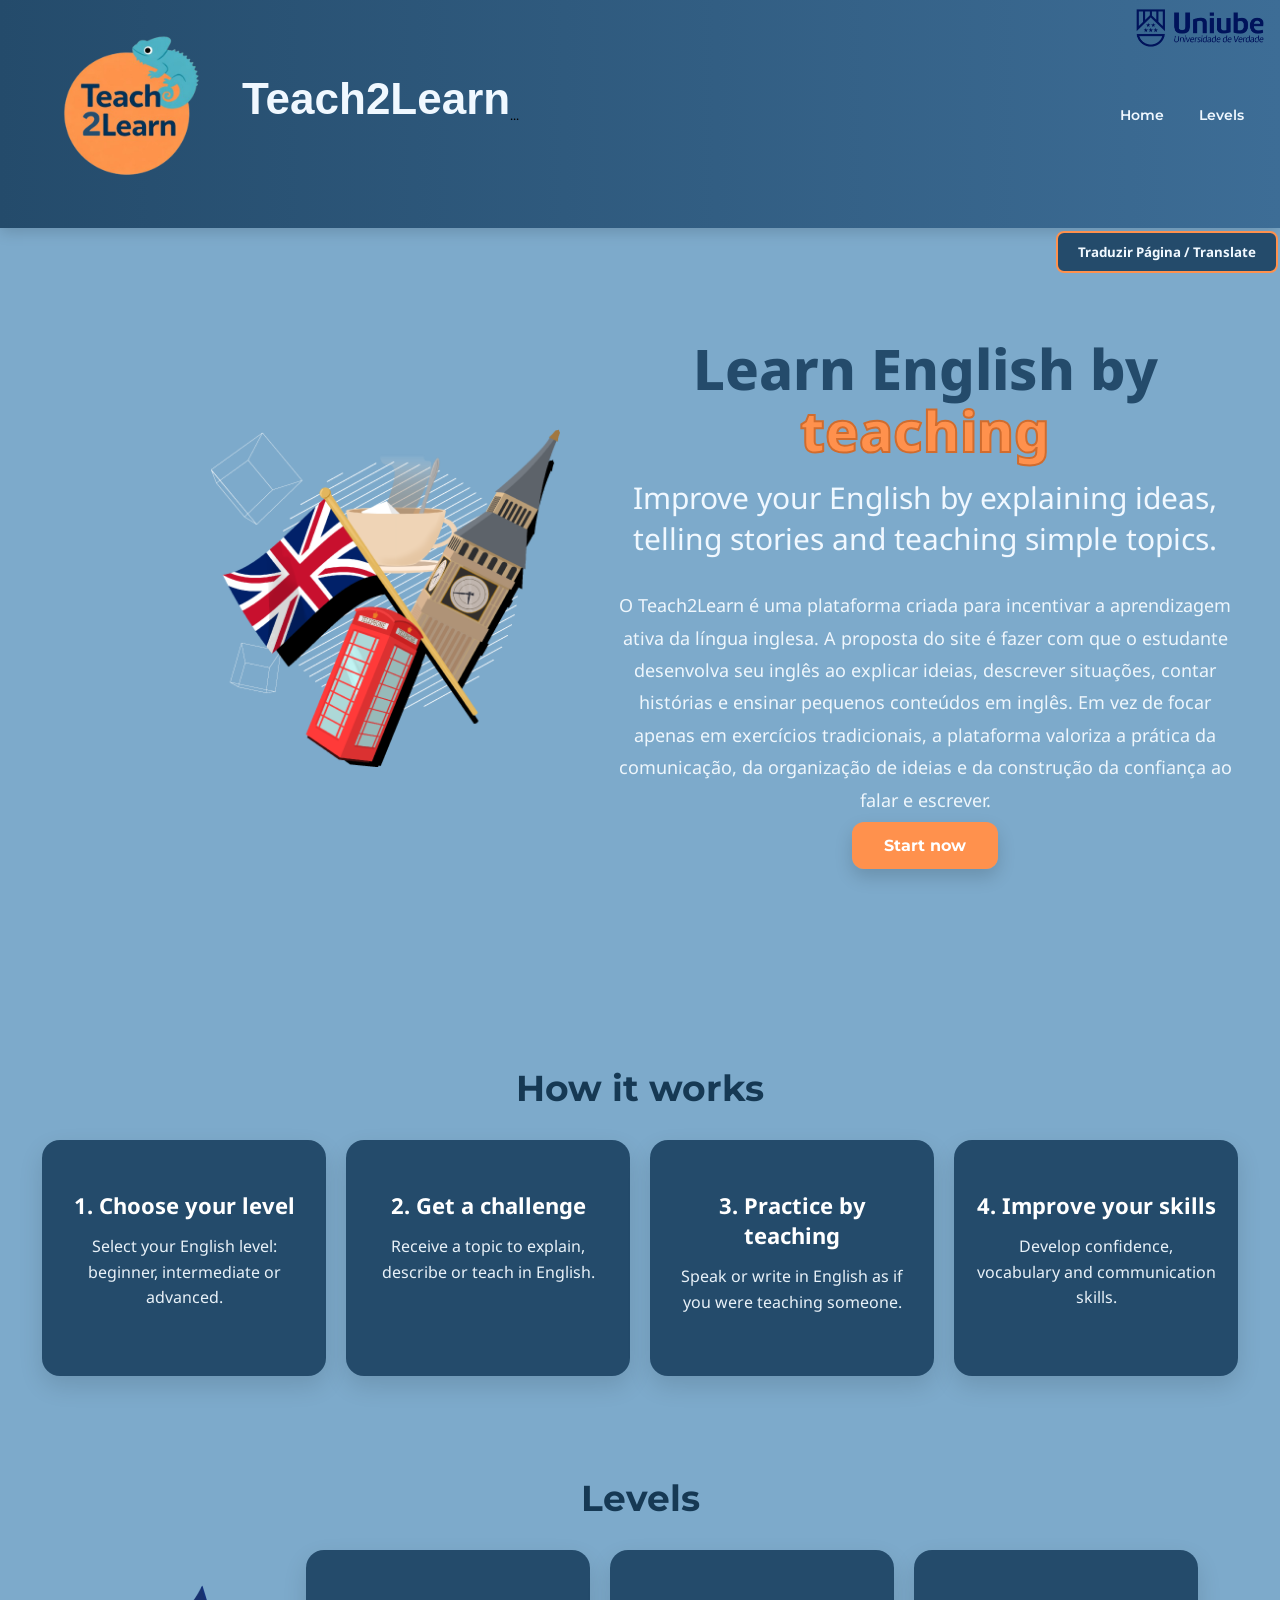
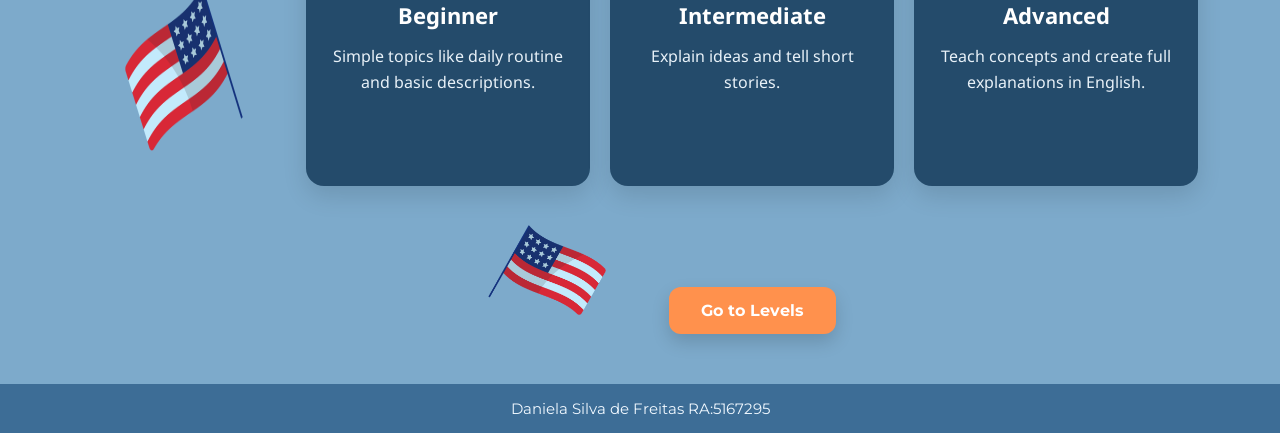
==== commit b4c83d95: "Adiciona responsividade e menu hambúrguer" ====
--- a/index.html
+++ b/index.html
@@ -1,3 +1,4 @@
+
 <!DOCTYPE html>
 <html lang="pt-BR">
 <head>
@@ -10,7 +11,7 @@
 <!-- End Google Tag Manager -->
     <meta charset="UTF-8">
     <meta name="viewport" content="width=device-width, initial-scale=1.0">
-    <link rel="stylesheet" href="/css/styles.css">
+    <link rel="stylesheet" href="css/styles.css">
     <title>Teach2Learn</title>
 </head>
 
@@ -21,11 +22,20 @@
 <!-- End Google Tag Manager (noscript) -->
     <header class="cabecalho">
         <div class="cabecalho__logotitulo">
-            <img id="logosite" src="/imagens/logositet2l.png" alt="Logo da Uniube">
+            <img id="logosite" src="imagens/logositet2l.png" alt="Logo da Uniube">
             <h1>Teach2Learn</h1>
         </div>
         <a href="https://uniube.br" target="_blank">
-            <img src="/imagens/teste.png" class="logouniube" alt="Logo Uniube"></a>
+            <img src="imagens/teste.png" class="logouniube" alt="Logo Uniube"></a>
+            <button class="menu-toggle" id="menuToggle">
+    ☰
+</button>
+
+<nav class="cabecalho__navegacao">
+    <ul class="cabecalho__menu" id="menu">
+        ...
+    </ul>
+</nav>
         <nav class="cabecalho__navegacao">
             <ul class="cabecalho__menu">
                 <li><a href="index.html">Home</a></li>
@@ -46,7 +56,7 @@
     <button id="btnTraduzir" onclick="toggleTraducao()">Traduzir Página / Translate</button>
 </div>
        
-            <img src="/imagens/siteimagemingles.webp" alt="Imagem representativa do inglês">
+            <img src="imagens/siteimagemingles.webp" alt="Imagem representativa do inglês">
         <div class="corpodapagina__texto">
         <h2 class="subtitulo">Learn English by <span class="destaque">teaching</span></h2>
 
@@ -88,7 +98,7 @@
 
         <div class="niveis">
             
-            <img src="/imagens/bandeiraeuaesquerda.png" alt="Bandeira dos Eua">
+            <img src="imagens/bandeiraeuaesquerda.png" alt="Bandeira dos Eua">
             <div class="nivel">
     <h3>
         <span class="traduzivel" data-pt="Iniciante">Beginner</span>
@@ -121,7 +131,7 @@
         </span>
     </p>
 </div>
-            <img src="/imagens/bandeiraeua.png"   alt="Bandeira dos Eua">
+            <img src="imagens/bandeiraeua.png"   alt="Bandeira dos Eua">
             <a href="levels.html" class="botao">Go to Levels</a>
         </div>
     </section>
@@ -135,4 +145,5 @@
     <script src="scripts.js"></script>
 </body>
 <script src="scripts.js"></script>
+
 </html>
--- a/css/styles.css
+++ b/css/styles.css
@@ -36,6 +36,14 @@
     right: 5px;
     width: 150px;
 
+}
+.menu-toggle{
+    display: none;
+    background: none;
+    border: none;
+    color: white;
+    font-size: 32px;
+    cursor: pointer;
 }
 .cabecalho__navegacao{
    font-family: "Montserrat", sans-serif;
@@ -914,38 +922,130 @@
 }
 
 
-@media (max-width: 768px) {
-    .cabecalho {
-        flex-direction: column; 
-        height: auto;
-        padding: 20px;
-    }
-
-    .cabecalho__menu {
-        width: 100%; 
-        margin-top: 20px;
-        flex-wrap: wrap; 
-        justify-content: center;
-    }
-
-    .corpodapagina {
-        margin: 5% 5%; 
-        align-items: flex-start;
-    }
-
-    .subtitulo {
-        font-size: 35px; 
-    }
-
-    .fraseefeito {
-        margin-left: 0; 
-        font-size: 20px;
-    }
-}
-
-
-
-
-
-
-
+@media (max-width: 768px){
+
+    .cabecalho{
+        padding:15px 20px;
+        flex-wrap:wrap;
+        align-items:center;
+    }
+
+    #logosite{
+        width:150px;
+    }
+
+    .logouniube{
+        display:none;
+    }
+
+    .menu-toggle{
+        display:block;
+    }
+
+    .cabecalho__navegacao{
+        width:100%;
+    }
+
+    .cabecalho__menu{
+        display:none;
+        flex-direction:column;
+        width:100%;
+        margin-top:20px;
+        gap:15px;
+        text-align:center;
+    }
+
+    .cabecalho__menu.active{
+        display:flex;
+    }
+
+    .corpodapagina{
+        flex-direction:column;
+        text-align:center;
+        padding:60px 20px;
+        gap:30px;
+    }
+
+    .corpodapagina img{
+        width:250px;
+    }
+
+    .subtitulo{
+        font-size:36px;
+    }
+
+    .fraseefeito{
+        font-size:22px;
+    }
+
+    .apresentacao{
+        font-size:16px;
+    }
+
+    .corpodapagina__quadros{
+        flex-direction:column;
+        align-items:center;
+        gap:30px;
+    }
+
+    .corpodapagina__quadros__nivel{
+        width:90%;
+        min-height:auto;
+    }
+
+    .assunto{
+        flex-direction:column;
+        gap:30px;
+    }
+
+    .explicacao{
+        max-width:100%;
+    }
+
+    .exercicios{
+        width:100%;
+        padding:25px;
+    }
+
+    .exercicio img{
+        position:static;
+        width:100%;
+        margin-top:20px;
+    }
+
+    .cards{
+        margin:20px;
+    }
+
+    .card{
+        width:100%;
+        max-width:320px;
+    }
+
+    .tabela{
+        display:block;
+        overflow-x:auto;
+        width:100%;
+    }
+
+    .faleconosco-container,
+    .quiz-container,
+    .secao-historia{
+        width:90%;
+        padding:25px;
+    }
+
+    #userStory{
+        width:100%;
+    }
+
+    #btnTraduzir{
+        position:static;
+        margin-top:15px;
+    }
+
+}
+
+
+
+
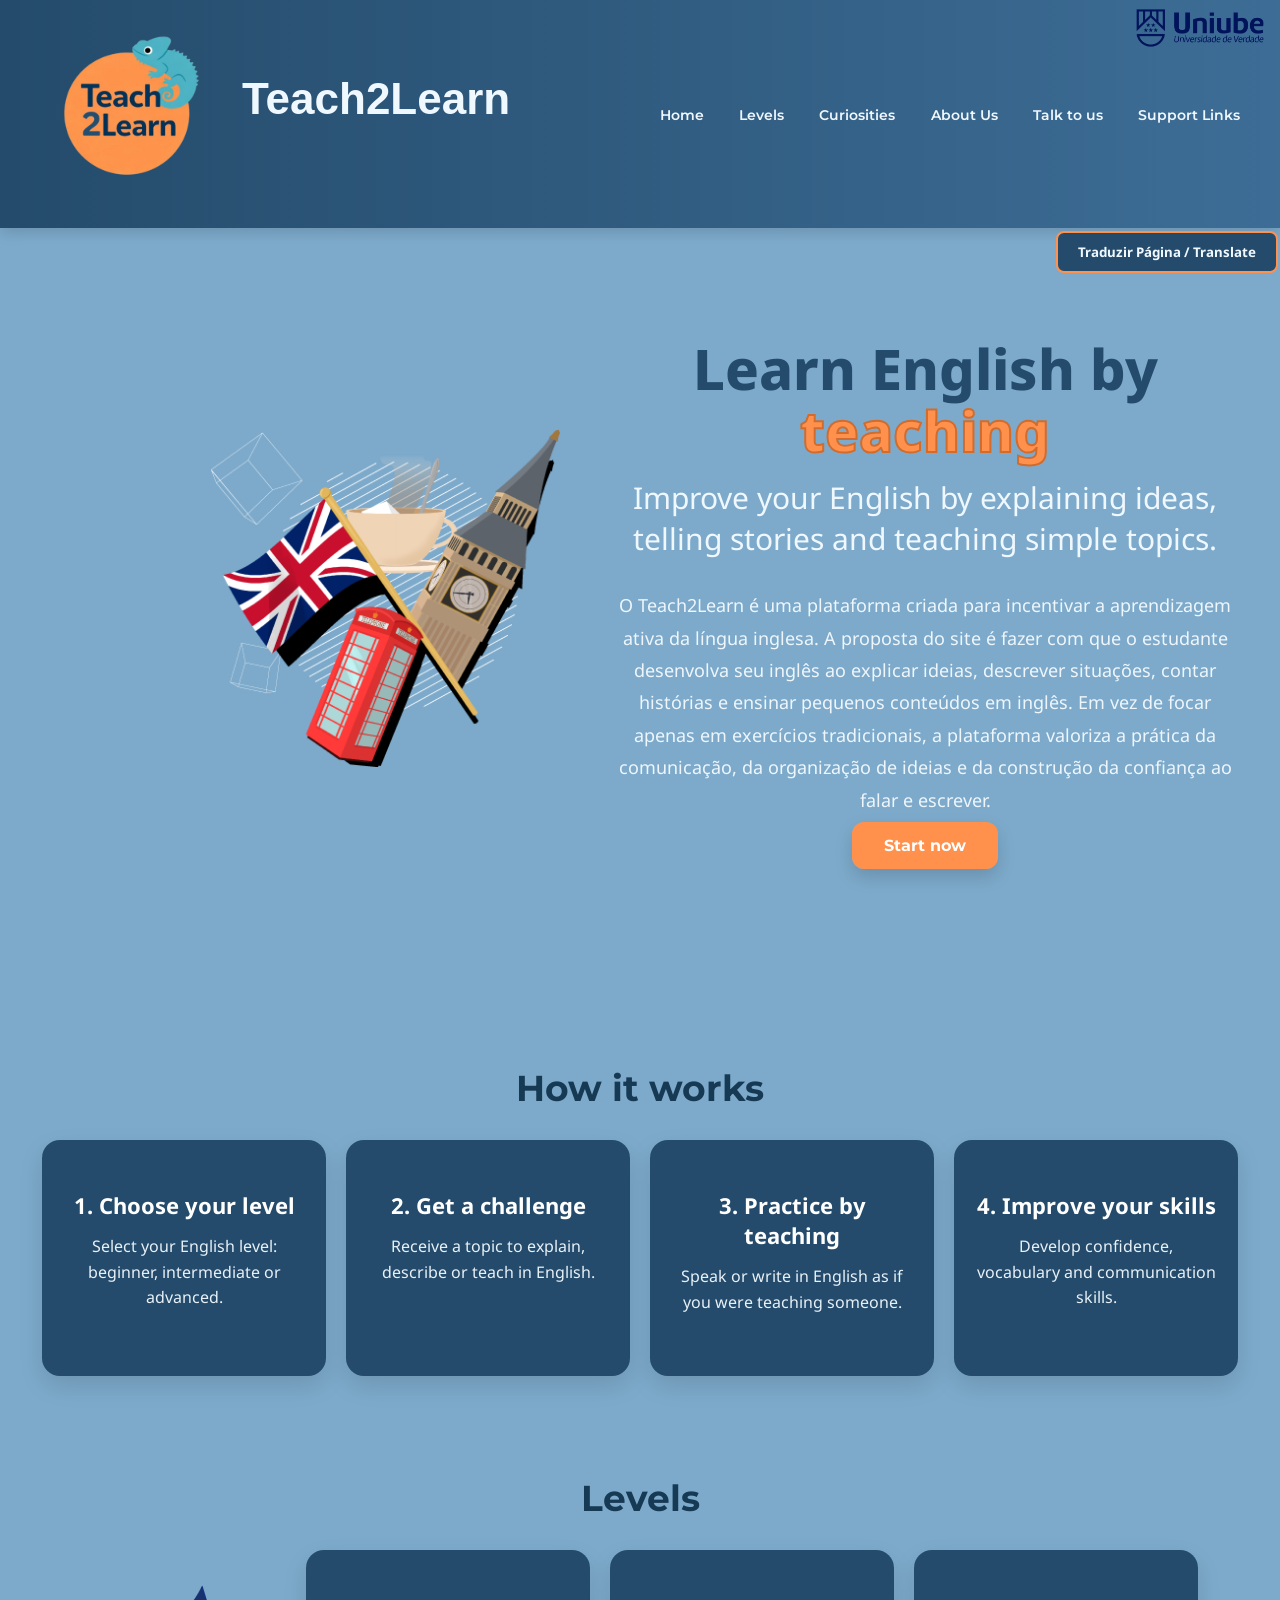
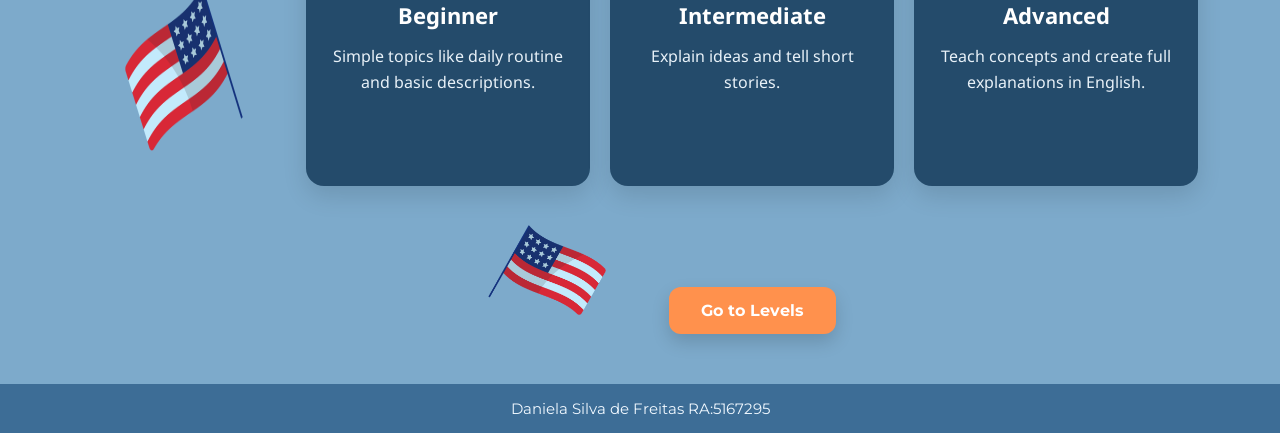
==== commit 23ac77ad: "Alterando o cabecalho" ====
--- a/index.html
+++ b/index.html
@@ -21,32 +21,32 @@
 height="0" width="0" style="display:none;visibility:hidden"></iframe></noscript>
 <!-- End Google Tag Manager (noscript) -->
     <header class="cabecalho">
-        <div class="cabecalho__logotitulo">
-            <img id="logosite" src="imagens/logositet2l.png" alt="Logo da Uniube">
-            <h1>Teach2Learn</h1>
-        </div>
-        <a href="https://uniube.br" target="_blank">
-            <img src="imagens/teste.png" class="logouniube" alt="Logo Uniube"></a>
-            <button class="menu-toggle" id="menuToggle">
-    ☰
-</button>
 
-<nav class="cabecalho__navegacao">
-    <ul class="cabecalho__menu" id="menu">
-        ...
-    </ul>
-</nav>
-        <nav class="cabecalho__navegacao">
-            <ul class="cabecalho__menu">
-                <li><a href="index.html">Home</a></li>
-                <li><a href="levels.html">Levels</a></li>
-                <li><a href="fotos.html">Curiosities</a></li>
-                <li><a href="aboutus.html">About Us</a></li>
-                <li><a href="contato.html">Talk to us</a></li>
-                <li><a href="links.html"> Support Links</a></li>
-            </ul>
-        </nav>
-    </header>
+    <div class="cabecalho__logotitulo">
+        <img id="logosite" src="imagens/logositet2l.png">
+        <h1>Teach2Learn</h1>
+    </div>
+
+    <a href="https://uniube.br" target="_blank">
+        <img src="imagens/teste.png" class="logouniube">
+    </a>
+
+    <button class="menu-toggle" id="menuToggle">
+        ☰
+    </button>
+
+    <nav class="cabecalho__navegacao">
+        <ul class="cabecalho__menu" id="menu">
+            <li><a href="index.html">Home</a></li>
+            <li><a href="levels.html">Levels</a></li>
+            <li><a href="fotos.html">Curiosities</a></li>
+            <li><a href="aboutus.html">About Us</a></li>
+            <li><a href="contato.html">Talk to us</a></li>
+            <li><a href="links.html">Support Links</a></li>
+        </ul>
+    </nav>
+
+</header>
     <main>
    
      
--- a/css/styles.css
+++ b/css/styles.css
@@ -44,6 +44,7 @@
     color: white;
     font-size: 32px;
     cursor: pointer;
+    margin-left: auto;
 }
 .cabecalho__navegacao{
    font-family: "Montserrat", sans-serif;
@@ -939,8 +940,9 @@
     }
 
     .menu-toggle{
-        display:block;
-    }
+    display: block;
+    margin-left: auto;
+}
 
     .cabecalho__navegacao{
         width:100%;
